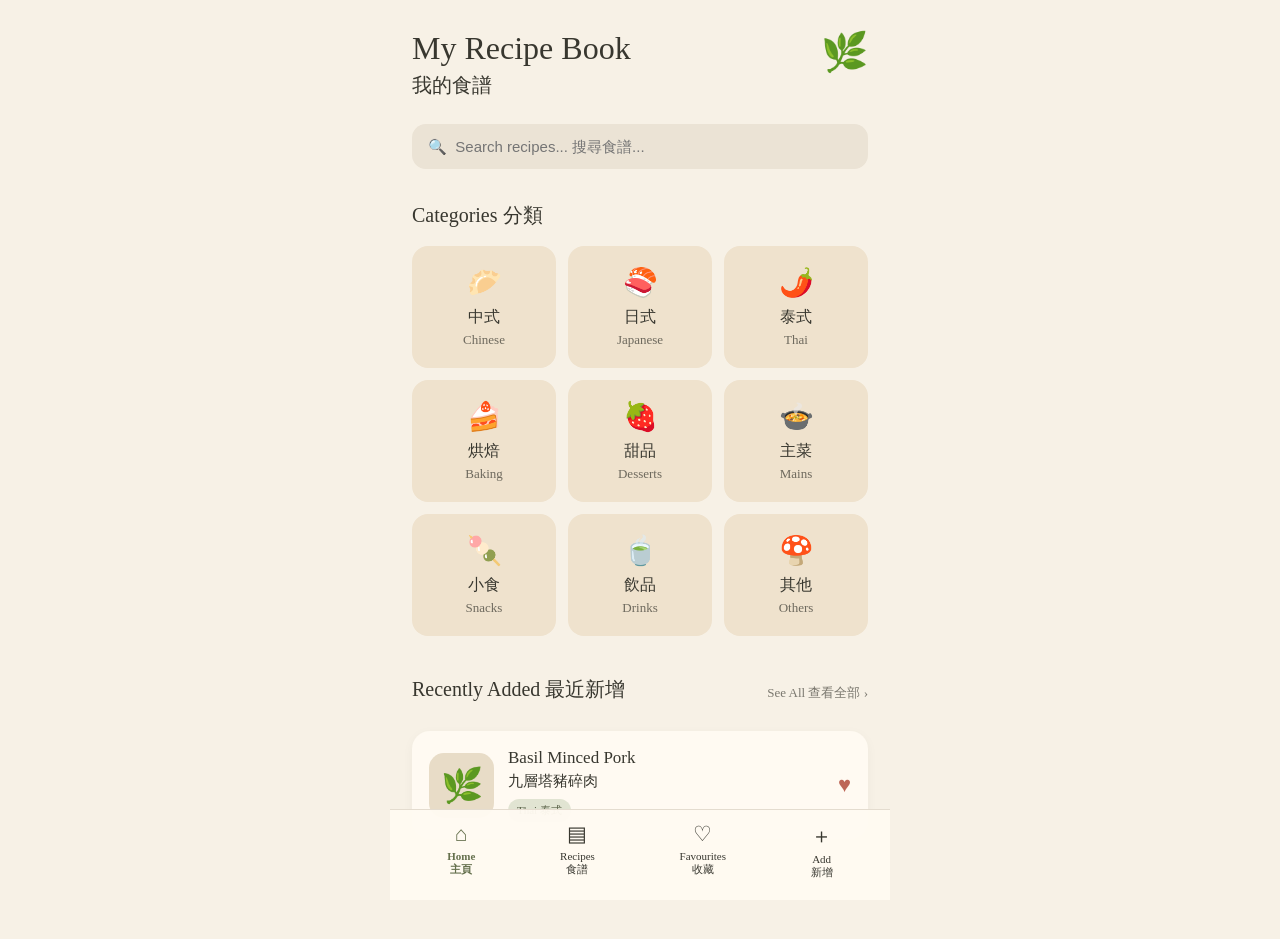
==== index.html @ a4e6d802 "Initial recipe book app" ====
<!DOCTYPE html>
<html lang="en">
<head>
  <meta charset="UTF-8">
  <meta name="viewport" content="width=device-width, initial-scale=1.0">
  <title>My Recipe Book 我的食譜</title>

  <style>
    * {
      box-sizing: border-box;
    }

    body {
      margin: 0;
      background: #f7f1e6;
      color: #38372f;
      font-family: Georgia, "Times New Roman", serif;
    }

    .app {
      max-width: 500px;
      margin: auto;
      min-height: 100vh;
      padding: 30px 22px 100px;
    }

    header {
      display: flex;
      justify-content: space-between;
      align-items: flex-start;
    }

    h1 {
      margin: 0;
      font-size: 32px;
      font-weight: 500;
    }

    .chinese-title {
      margin-top: 5px;
      font-size: 20px;
    }

    .leaf {
      font-size: 38px;
    }

    .search {
      width: 100%;
      margin: 25px 0;
      padding: 14px 16px;
      border: none;
      border-radius: 14px;
      background: #ebe3d5;
      font-size: 15px;
      outline: none;
    }

    h2 {
      font-size: 20px;
      font-weight: 500;
      margin-top: 8px;
    }

    .categories {
      display: grid;
      grid-template-columns: repeat(3, 1fr);
      gap: 12px;
    }

    .category {
      background: #efe2cd;
      border-radius: 16px;
      padding: 20px 8px;
      text-align: center;
    }

    .category-icon {
      font-size: 28px;
      margin-bottom: 8px;
    }

    .category span {
      display: block;
      font-size: 13px;
      margin-top: 4px;
      opacity: 0.7;
    }

    .section-title {
      margin-top: 32px;
      display: flex;
      justify-content: space-between;
      align-items: center;
    }

    .see-all {
      font-size: 13px;
      opacity: 0.65;
    }

    .recipe-card {
      margin-top: 12px;
      background: #fffaf2;
      border-radius: 18px;
      padding: 17px;
      display: flex;
      justify-content: space-between;
      align-items: center;
      box-shadow: 0 3px 12px rgba(0,0,0,0.04);
      cursor: pointer;
    }

    .recipe-emoji {
      width: 65px;
      height: 65px;
      border-radius: 15px;
      background: #e8dcc7;
      display: flex;
      justify-content: center;
      align-items: center;
      font-size: 34px;
      margin-right: 14px;
    }

    .recipe-info {
      flex: 1;
    }

    .recipe-name {
      font-size: 17px;
    }

    .recipe-chinese {
      font-size: 15px;
      margin-top: 4px;
    }

    .recipe-tag {
      display: inline-block;
      margin-top: 8px;
      padding: 4px 9px;
      background: #e1e4d2;
      color: #586046;
      border-radius: 20px;
      font-size: 11px;
    }

    .heart {
      font-size: 22px;
      color: #bd6657;
    }

    nav {
      position: fixed;
      bottom: 0;
      left: 50%;
      transform: translateX(-50%);
      width: 100%;
      max-width: 500px;
      padding: 12px 15px 20px;
      background: rgba(255,250,242,0.96);
      display: flex;
      justify-content: space-around;
      border-top: 1px solid #e4dccf;
    }

    nav div {
      text-align: center;
      font-size: 11px;
    }

    nav .icon {
      display: block;
      font-size: 21px;
      margin-bottom: 3px;
    }

    .active {
      color: #65704d;
      font-weight: bold;
    }
  </style>
</head>

<body>

  <main class="app">

    <header>
      <div>
        <h1>My Recipe Book</h1>
        <div class="chinese-title">我的食譜</div>
      </div>

      <div class="leaf">🌿</div>
    </header>

    <input
      class="search"
      type="text"
      placeholder="🔍  Search recipes... 搜尋食譜..."
    >

    <h2>Categories 分類</h2>

    <section class="categories">

      <div class="category">
        <div class="category-icon">🥟</div>
        中式
        <span>Chinese</span>
      </div>

      <div class="category">
        <div class="category-icon">🍣</div>
        日式
        <span>Japanese</span>
      </div>

      <div class="category">
        <div class="category-icon">🌶️</div>
        泰式
        <span>Thai</span>
      </div>

      <div class="category">
        <div class="category-icon">🍰</div>
        烘焙
        <span>Baking</span>
      </div>

      <div class="category">
        <div class="category-icon">🍓</div>
        甜品
        <span>Desserts</span>
      </div>

      <div class="category">
        <div class="category-icon">🍲</div>
        主菜
        <span>Mains</span>
      </div>

      <div class="category">
        <div class="category-icon">🍡</div>
        小食
        <span>Snacks</span>
      </div>

      <div class="category">
        <div class="category-icon">🍵</div>
        飲品
        <span>Drinks</span>
      </div>

      <div class="category">
        <div class="category-icon">🍄</div>
        其他
        <span>Others</span>
      </div>

    </section>

    <div class="section-title">
      <h2>Recently Added 最近新增</h2>
      <span class="see-all">See All 查看全部 ›</span>
    </div>

   <div class="recipe-card" onclick="window.location.href='recipe.html'">

      <div class="recipe-emoji">🌿</div>

      <div class="recipe-info">
        <div class="recipe-name">Basil Minced Pork</div>
        <div class="recipe-chinese">九層塔豬碎肉</div>
        <span class="recipe-tag">Thai 泰式</span>
      </div>

      <div class="heart">♥</div>

    </div>

  </main>

  <nav>
    <div class="active">
      <span class="icon">⌂</span>
      Home<br>主頁
    </div>

    <div>
      <span class="icon">▤</span>
      Recipes<br>食譜
    </div>

    <div>
      <span class="icon">♡</span>
      Favourites<br>收藏
    </div>

    <div>
      <span class="icon">＋</span>
      Add<br>新增
    </div>
  </nav>

</body>
</html>
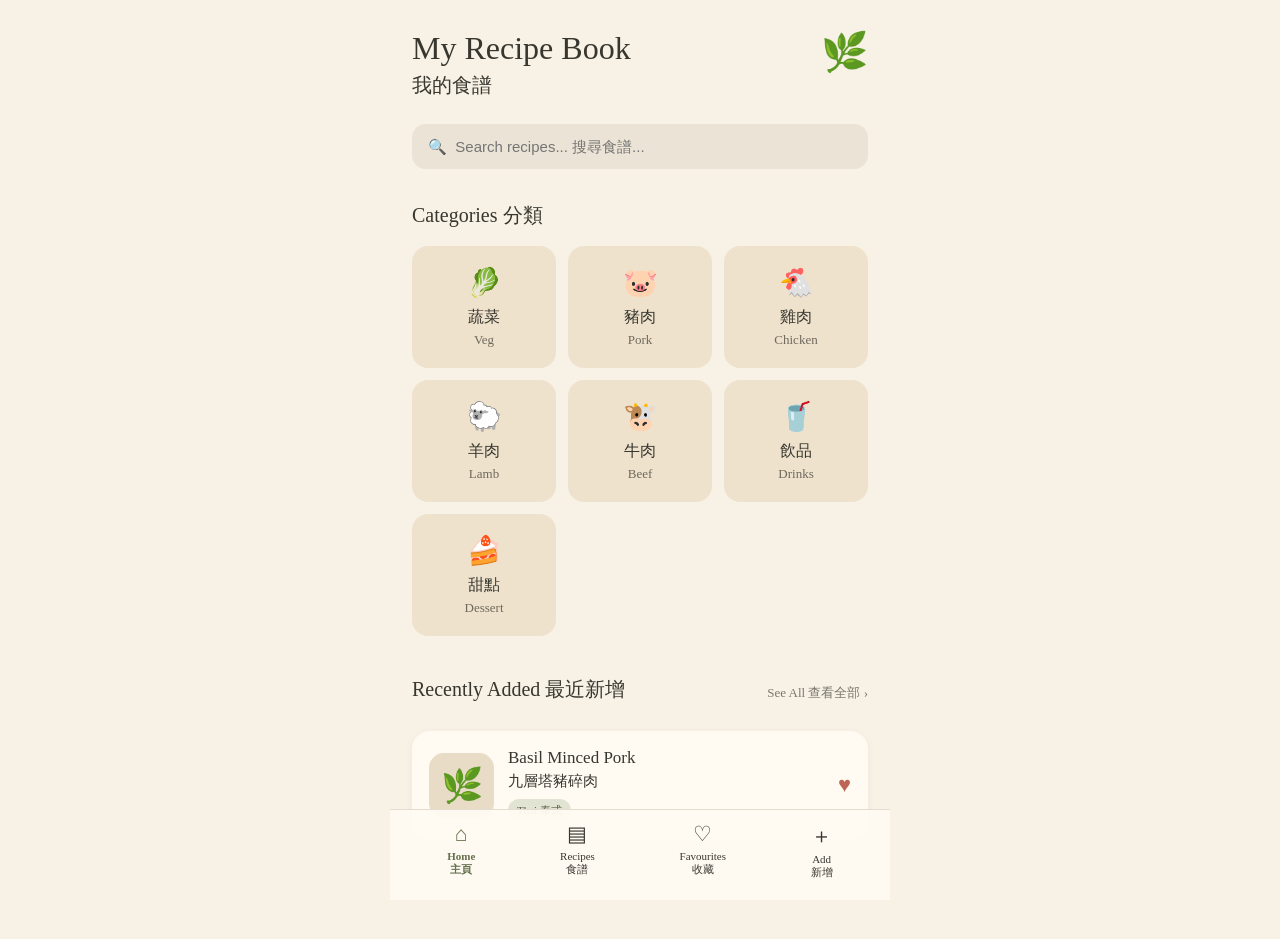
==== commit 76df55e7: "Update recipe categories" ====
--- a/index.html
+++ b/index.html
@@ -204,61 +204,49 @@
 
     <h2>Categories 分類</h2>
 
-    <section class="categories">
-
-      <div class="category">
-        <div class="category-icon">🥟</div>
-        中式
-        <span>Chinese</span>
-      </div>
-
-      <div class="category">
-        <div class="category-icon">🍣</div>
-        日式
-        <span>Japanese</span>
-      </div>
-
-      <div class="category">
-        <div class="category-icon">🌶️</div>
-        泰式
-        <span>Thai</span>
-      </div>
-
-      <div class="category">
-        <div class="category-icon">🍰</div>
-        烘焙
-        <span>Baking</span>
-      </div>
-
-      <div class="category">
-        <div class="category-icon">🍓</div>
-        甜品
-        <span>Desserts</span>
-      </div>
-
-      <div class="category">
-        <div class="category-icon">🍲</div>
-        主菜
-        <span>Mains</span>
-      </div>
-
-      <div class="category">
-        <div class="category-icon">🍡</div>
-        小食
-        <span>Snacks</span>
-      </div>
-
-      <div class="category">
-        <div class="category-icon">🍵</div>
-        飲品
-        <span>Drinks</span>
-      </div>
-
-      <div class="category">
-        <div class="category-icon">🍄</div>
-        其他
-        <span>Others</span>
-      </div>
+<section class="categories">
+
+  <div class="category">
+    <div class="category-icon">🥬</div>
+    蔬菜
+    <span>Veg</span>
+  </div>
+
+  <div class="category">
+    <div class="category-icon">🐷</div>
+    豬肉
+    <span>Pork</span>
+  </div>
+
+  <div class="category">
+    <div class="category-icon">🐔</div>
+    雞肉
+    <span>Chicken</span>
+  </div>
+
+  <div class="category">
+    <div class="category-icon">🐑</div>
+    羊肉
+    <span>Lamb</span>
+  </div>
+
+  <div class="category">
+    <div class="category-icon">🐮</div>
+    牛肉
+    <span>Beef</span>
+  </div>
+
+  <div class="category">
+    <div class="category-icon">🥤</div>
+    飲品
+    <span>Drinks</span>
+  </div>
+
+  <div class="category">
+    <div class="category-icon">🍰</div>
+    甜點
+    <span>Dessert</span>
+  </div>
 
     </section>
 
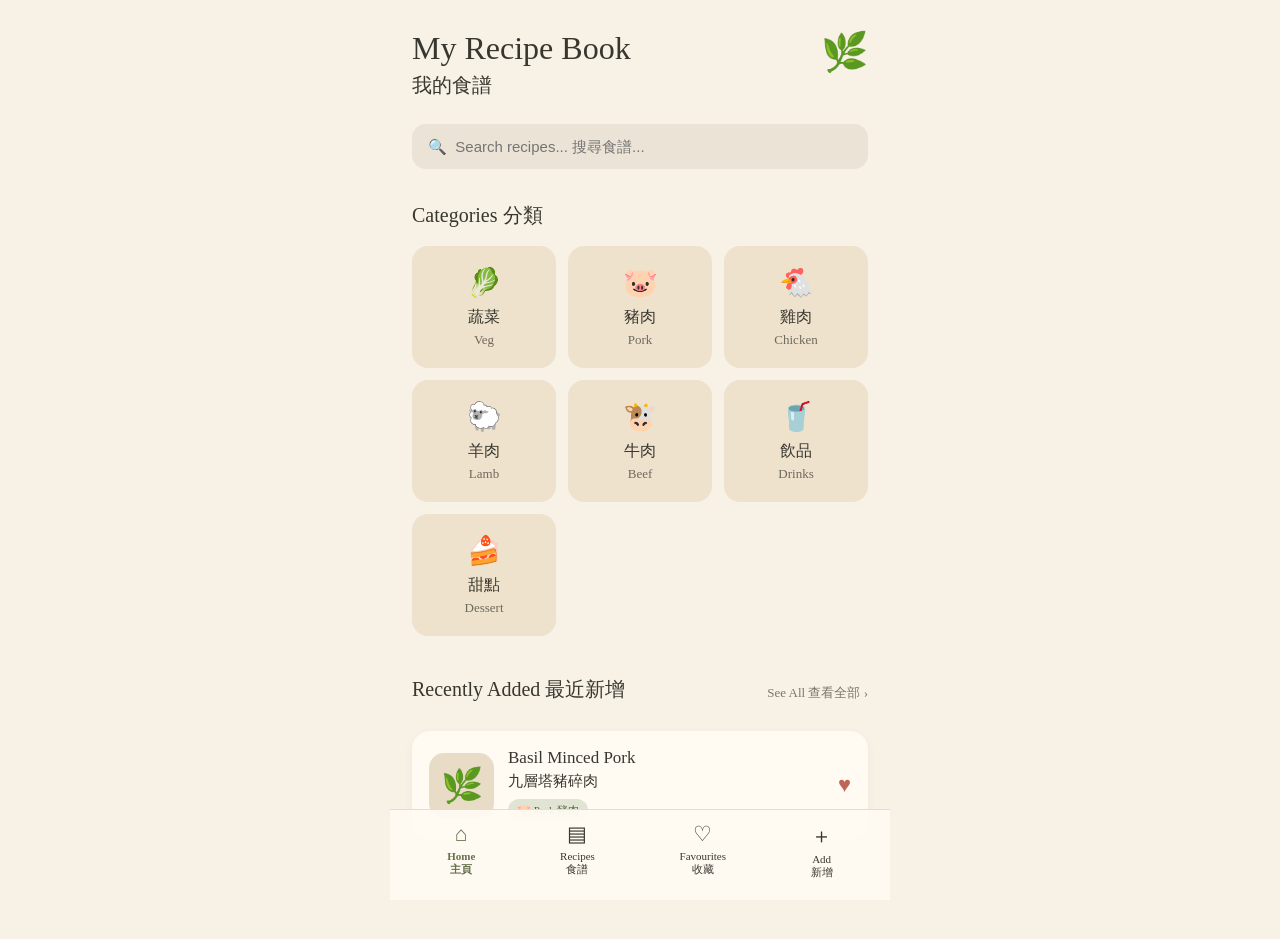
==== commit da5c880c: "Fix homepage recipe category" ====
--- a/index.html
+++ b/index.html
@@ -262,7 +262,7 @@
       <div class="recipe-info">
         <div class="recipe-name">Basil Minced Pork</div>
         <div class="recipe-chinese">九層塔豬碎肉</div>
-        <span class="recipe-tag">Thai 泰式</span>
+        <span class="recipe-tag">🐷 Pork 豬肉</span>
       </div>
 
       <div class="heart">♥</div>
